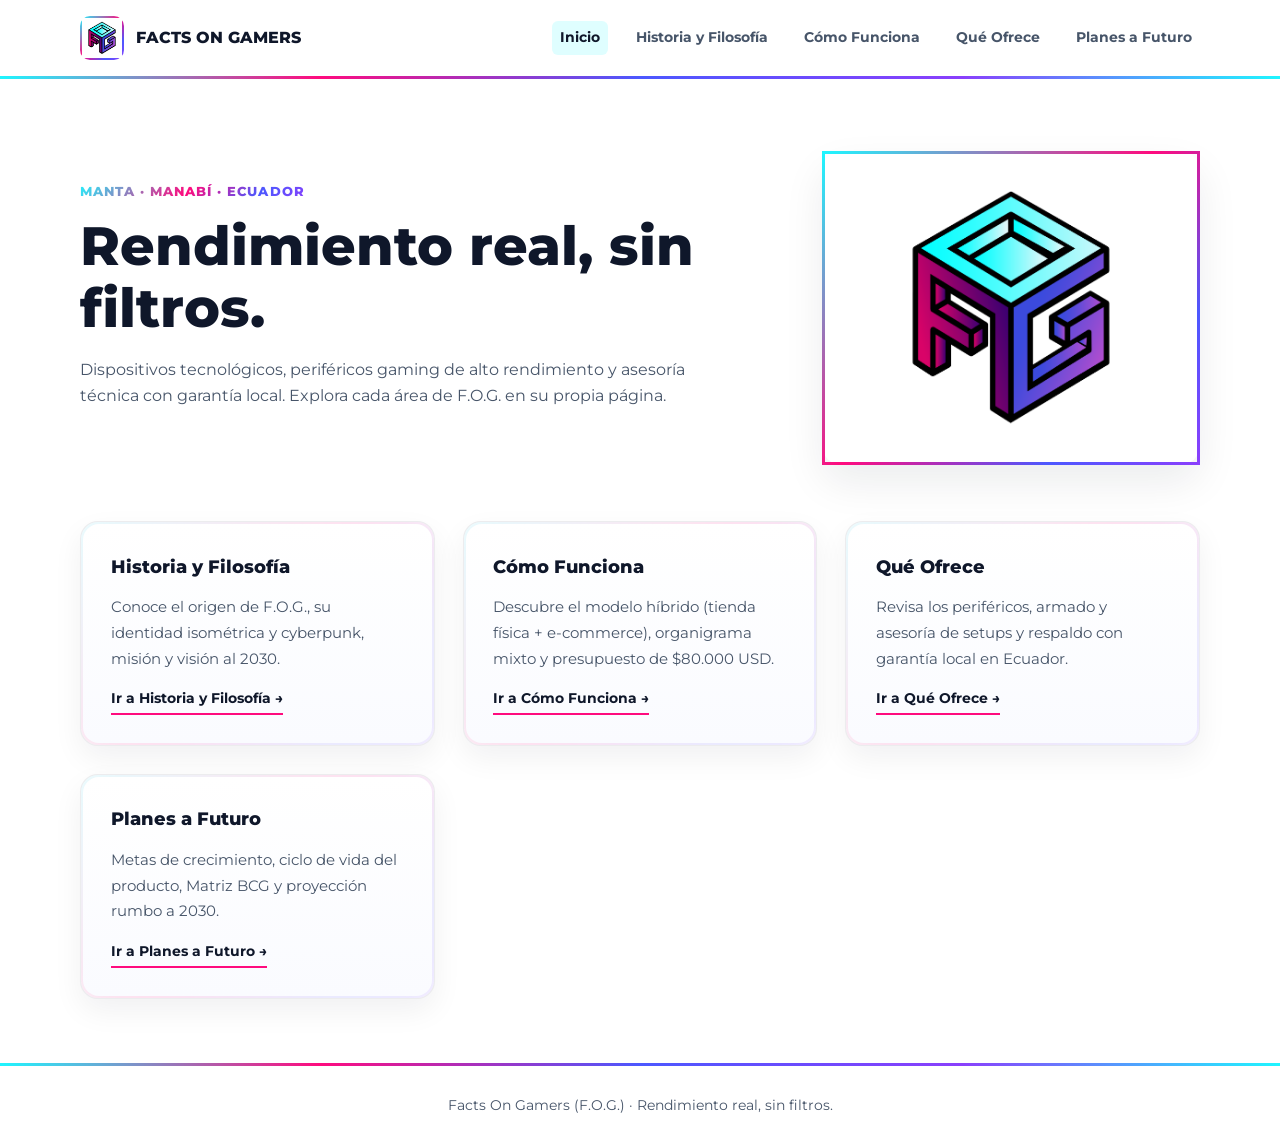
==== index.html @ 0725017f "Sitio web de Facts On Gamers (F.O.G)" ====
<!DOCTYPE html>
<html lang="es">
<head>
  <meta charset="UTF-8" />
  <meta name="viewport" content="width=device-width, initial-scale=1.0" />
  <title>Facts On Gamers (F.O.G.) | Rendimiento real, sin filtros</title>
  <link rel="preconnect" href="https://fonts.googleapis.com" />
  <link rel="preconnect" href="https://fonts.gstatic.com" crossorigin />
  <link href="https://fonts.googleapis.com/css2?family=Montserrat:wght@400;600;700;800&display=swap" rel="stylesheet" />
  <link rel="stylesheet" href="css/styles.css" />
</head>
<body>
  <header class="navbar">
    <div class="container nav-content">
      <a href="index.html" class="brand">
        <img src="images/logo.png" alt="Isotipo F.O.G." class="brand-logo" />
        <span>FACTS ON GAMERS</span>
      </a>
      <nav class="nav-links" aria-label="Navegación principal">
        <a href="index.html">Inicio</a>
        <a href="historia.html">Historia y Filosofía</a>
        <a href="operacion.html">Cómo Funciona</a>
        <a href="oferta.html">Qué Ofrece</a>
        <a href="futuro.html">Planes a Futuro</a>
      </nav>
    </div>
  </header>

  <main>
    <section class="hero-home">
      <div class="container hero-grid">
        <div>
          <span class="eyebrow">Manta · Manabí · Ecuador</span>
          <h1>Rendimiento real, sin filtros.</h1>
          <p class="lead">
            Dispositivos tecnológicos, periféricos gaming de alto rendimiento y asesoría técnica con garantía local. Explora cada área de F.O.G. en su propia página.
          </p>
        </div>
        <div class="logo-showcase">
          <img src="images/logo.png" alt="Cubo isométrico Facts On Gamers F.O.G." />
        </div>
      </div>
    </section>

    <section class="page-section">
      <div class="container grid-2">
        <article class="rgb-card">
          <h2>Historia y Filosofía</h2>
          <p>Conoce el origen de F.O.G., su identidad isométrica y cyberpunk, misión y visión al 2030.</p>
          <a href="historia.html" class="card-link">Ir a Historia y Filosofía →</a>
        </article>

        <article class="rgb-card">
          <h2>Cómo Funciona</h2>
          <p>Descubre el modelo híbrido (tienda física + e-commerce), organigrama mixto y presupuesto de $80.000 USD.</p>
          <a href="operacion.html" class="card-link">Ir a Cómo Funciona →</a>
        </article>

        <article class="rgb-card">
          <h2>Qué Ofrece</h2>
          <p>Revisa los periféricos, armado y asesoría de setups y respaldo con garantía local en Ecuador.</p>
          <a href="oferta.html" class="card-link">Ir a Qué Ofrece →</a>
        </article>

        <article class="rgb-card">
          <h2>Planes a Futuro</h2>
          <p>Metas de crecimiento, ciclo de vida del producto, Matriz BCG y proyección rumbo a 2030.</p>
          <a href="futuro.html" class="card-link">Ir a Planes a Futuro →</a>
        </article>
      </div>
    </section>
  </main>

  <footer class="footer">
    <div class="container">
      <p>Facts On Gamers (F.O.G.) · Rendimiento real, sin filtros.</p>
    </div>
  </footer>

  <script src="js/main.js"></script>
</body>
</html>
---- css/styles.css ----
:root {
  --bg-page: #ffffff;
  --bg-card: #f8fafc;
  --text-dark: #0f172a;
  --text-muted: #475569;
  --fog-cyan: #1ef6ff;
  --fog-magenta: #ff0b7e;
  --fog-blue: #4c58ff;
  --fog-purple: #8a3ffc;
  --fog-gradient: linear-gradient(135deg, #1ef6ff 0%, #ff0b7e 48%, #4c58ff 78%, #8a3ffc 100%);
  --fog-rgb-border: linear-gradient(90deg, #1ef6ff, #ff0b7e, #4c58ff, #8a3ffc, #1ef6ff);
}

* {
  box-sizing: border-box;
  margin: 0;
  padding: 0;
}

body {
  font-family: "Montserrat", sans-serif;
  background-color: var(--bg-page);
  color: var(--text-dark);
  line-height: 1.65;
  min-height: 100vh;
  display: flex;
  flex-direction: column;
}

main {
  flex: 1;
  animation: fadePage 0.25s ease;
}

@keyframes fadePage {
  from {
    opacity: 0;
    transform: translateY(6px);
  }
  to {
    opacity: 1;
    transform: translateY(0);
  }
}

.container {
  width: min(1120px, 90%);
  margin: 0 auto;
}

/* Barra superior con borde degradado */
.navbar {
  position: sticky;
  top: 0;
  z-index: 20;
  background: rgba(255, 255, 255, 0.94);
  backdrop-filter: blur(10px);
  border-bottom: 3px solid transparent;
  border-image: var(--fog-rgb-border) 1;
}

.nav-content {
  display: flex;
  justify-content: space-between;
  align-items: center;
  min-height: 76px;
  gap: 1rem;
  flex-wrap: wrap;
}

.brand {
  display: flex;
  align-items: center;
  gap: 0.75rem;
  text-decoration: none;
  color: var(--text-dark);
  font-weight: 800;
}

.brand-logo {
  width: 44px;
  height: 44px;
  object-fit: contain;
  border-radius: 10px;
  background: var(--bg-page);
  padding: 2px;
  border: 2px solid transparent;
  border-image: var(--fog-gradient) 1;
}

.nav-links {
  display: flex;
  gap: 1.25rem;
  flex-wrap: wrap;
}

.nav-links a {
  color: var(--text-muted);
  text-decoration: none;
  font-size: 0.88rem;
  font-weight: 700;
  padding: 0.35rem 0.5rem;
  border-radius: 6px;
  transition: color 0.2s ease, background 0.2s ease;
}

.nav-links a:hover,
.nav-links a.active {
  color: var(--text-dark);
  background: rgba(30, 246, 255, 0.14);
}

/* Tarjetas con borde RGB / degradado del logo */
.rgb-card {
  position: relative;
  background: #ffffff;
  border-radius: 18px;
  padding: 1.85rem;
  border: 1px solid rgba(15, 23, 42, 0.08);
  box-shadow: 0 12px 30px rgba(15, 23, 42, 0.06);
  overflow: hidden;
  z-index: 1;
  transition: transform 0.25s ease, box-shadow 0.25s ease;
}

/* Halo degradado difuminado y suave */
.rgb-card::before {
  content: "";
  position: absolute;
  inset: -14px;
  border-radius: 26px;
  background: var(--fog-gradient);
  filter: blur(22px);
  opacity: 0.16;
  z-index: -2;
  transition: opacity 0.25s ease, filter 0.25s ease;
}

/* Manto blanco interior para garantizar alto contraste en el texto */
.rgb-card::after {
  content: "";
  position: absolute;
  inset: 2px;
  border-radius: 16px;
  background: linear-gradient(180deg, #ffffff 0%, #fafbff 100%);
  z-index: -1;
}

.rgb-card:hover {
  transform: translateY(-3px);
  box-shadow: 0 16px 34px rgba(76, 88, 255, 0.12);
}

.rgb-card:hover::before {
  opacity: 0.28;
  filter: blur(24px);
}

.rgb-card h3,
.rgb-card h2 {
  color: #0f172a;
  font-weight: 800;
  margin-bottom: 0.75rem;
}

.rgb-card p,
.rgb-card li {
  color: #334155;
  font-size: 0.95rem;
  line-height: 1.7;
}

/* Portada (index.html) */
.hero-home {
  padding: 4.5rem 0 3.5rem;
}

.hero-grid {
  display: grid;
  grid-template-columns: 1.3fr 0.7fr;
  gap: 2.5rem;
  align-items: center;
}

.eyebrow {
  display: inline-block;
  font-size: 0.8rem;
  font-weight: 800;
  text-transform: uppercase;
  letter-spacing: 0.08em;
  margin-bottom: 0.8rem;
  background: var(--fog-gradient);
  -webkit-background-clip: text;
  background-clip: text;
  color: transparent;
}

h1 {
  font-size: clamp(2.1rem, 4.5vw, 3.35rem);
  line-height: 1.15;
  font-weight: 800;
  margin-bottom: 1.15rem;
}

.lead {
  color: var(--text-muted);
  font-size: 1rem;
  max-width: 58ch;
  margin-bottom: 1.75rem;
}

.logo-showcase {
  background: var(--bg-page);
  border-radius: 20px;
  padding: 1.5rem;
  text-align: center;
  border: 3px solid transparent;
  border-image: var(--fog-gradient) 1;
  box-shadow: 0 18px 40px rgba(15, 23, 42, 0.08);
  color: var(--text-muted);
}

.logo-showcase img {
  width: 100%;
  max-width: 260px;
  height: auto;
  display: block;
  margin: 0 auto;
  border-radius: 12px;
}

/* Páginas internas */
.page-header {
  padding: 3.5rem 0 2rem;
  border-bottom: 2px solid transparent;
  border-image: var(--fog-rgb-border) 1;
  margin-bottom: 2.5rem;
}

.page-section {
  padding-bottom: 4rem;
}

.grid-2 {
  display: grid;
  grid-template-columns: repeat(auto-fit, minmax(300px, 1fr));
  gap: 1.75rem;
}

.grid-3 {
  display: grid;
  grid-template-columns: repeat(auto-fit, minmax(260px, 1fr));
  gap: 1.75rem;
}

.card-link {
  display: inline-block;
  margin-top: 1rem;
  font-weight: 700;
  font-size: 0.9rem;
  text-decoration: none;
  color: var(--text-dark);
  border-bottom: 2px solid #ff0b7e;
  padding-bottom: 2px;
}

.card-link:hover {
  color: #4c58ff;
  border-bottom-color: #1ef6ff;
}

.rgb-card h2,
.rgb-card h3 {
  margin-bottom: 0.75rem;
  font-size: 1.15rem;
}

.rgb-card p,
.rgb-card li {
  color: var(--text-muted);
  font-size: 0.95rem;
}

.rgb-card ul {
  padding-left: 1.2rem;
  margin-top: 0.5rem;
}

.footer {
  background: var(--bg-page);
  border-top: 3px solid transparent;
  border-image: var(--fog-rgb-border) 1;
  padding: 1.75rem 0;
  text-align: center;
  color: var(--text-muted);
  font-size: 0.88rem;
}

@media (max-width: 820px) {
  .hero-grid {
    grid-template-columns: 1fr;
  }
}
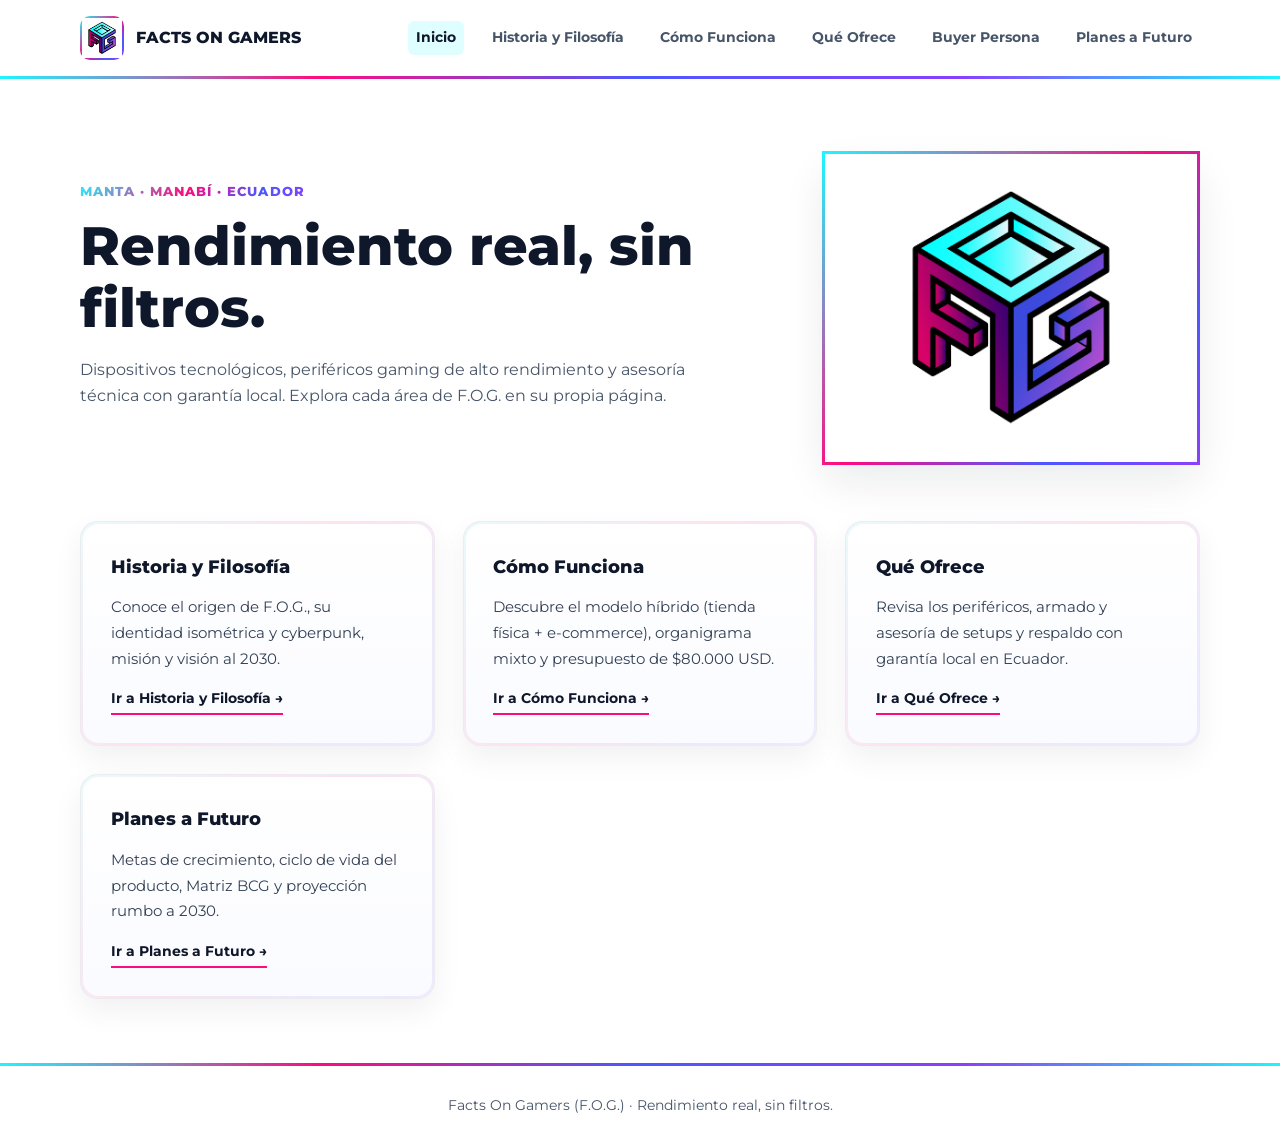
==== commit 32592477: "Agrega pestana y pagina Buyer Persona en estado Proximamente, agrega desglose de marca" ====
--- a/index.html
+++ b/index.html
@@ -21,6 +21,7 @@
         <a href="historia.html">Historia y Filosofía</a>
         <a href="operacion.html">Cómo Funciona</a>
         <a href="oferta.html">Qué Ofrece</a>
+        <a href="buyer-persona.html">Buyer Persona</a>
         <a href="futuro.html">Planes a Futuro</a>
       </nav>
     </div>
--- a/css/styles.css
+++ b/css/styles.css
@@ -156,10 +156,11 @@
   filter: blur(24px);
 }
 
-.rgb-card h3,
-.rgb-card h2 {
-  color: #0f172a;
+.rgb-card h2,
+.rgb-card h3 {
+  color: var(--text-dark);
   font-weight: 800;
+  font-size: 1.15rem;
   margin-bottom: 0.75rem;
 }
 
@@ -168,6 +169,11 @@
   color: #334155;
   font-size: 0.95rem;
   line-height: 1.7;
+}
+
+.rgb-card ul {
+  padding-left: 1.2rem;
+  margin-top: 0.5rem;
 }
 
 /* Portada (index.html) */
@@ -241,6 +247,21 @@
   padding-bottom: 4rem;
 }
 
+.section-intro {
+  margin-bottom: 1.5rem;
+}
+
+.section-intro h2 {
+  font-size: 1.65rem;
+  font-weight: 800;
+  color: var(--text-dark);
+  margin-bottom: 0.45rem;
+}
+
+.section-intro .lead {
+  margin-bottom: 0;
+}
+
 .grid-2 {
   display: grid;
   grid-template-columns: repeat(auto-fit, minmax(300px, 1fr));
@@ -267,23 +288,6 @@
 .card-link:hover {
   color: #4c58ff;
   border-bottom-color: #1ef6ff;
-}
-
-.rgb-card h2,
-.rgb-card h3 {
-  margin-bottom: 0.75rem;
-  font-size: 1.15rem;
-}
-
-.rgb-card p,
-.rgb-card li {
-  color: var(--text-muted);
-  font-size: 0.95rem;
-}
-
-.rgb-card ul {
-  padding-left: 1.2rem;
-  margin-top: 0.5rem;
 }
 
 .footer {
@@ -296,8 +300,248 @@
   font-size: 0.88rem;
 }
 
+/* Cabecera dividida con imagen horizontal a la derecha */
+.header-split {
+  display: grid;
+  grid-template-columns: 1.05fr 0.95fr;
+  gap: 2.25rem;
+  align-items: center;
+}
+
+.header-split .lead {
+  margin-bottom: 0;
+}
+
+.header-banner-box {
+  position: relative;
+  border-radius: 18px;
+  overflow: hidden;
+  border: 2px solid transparent;
+  background: linear-gradient(var(--bg-page), var(--bg-page)) padding-box,
+              var(--fog-gradient) border-box;
+  box-shadow: 0 14px 32px rgba(15, 23, 42, 0.1);
+}
+
+.header-banner-box img {
+  width: 100%;
+  aspect-ratio: 16 / 9;
+  object-fit: cover;
+  object-position: center 42%;
+  display: block;
+}
+
+/* Filas combinadas de tarjeta + imagen */
+.split-stack {
+  display: flex;
+  flex-direction: column;
+  gap: 2.25rem;
+}
+
+.split-row {
+  display: grid;
+  grid-template-columns: 1.15fr 0.85fr;
+  gap: 2rem;
+  align-items: stretch;
+}
+
+.split-row-reverse {
+  grid-template-columns: 0.85fr 1.15fr;
+}
+
+.split-row .rgb-card {
+  display: flex;
+  flex-direction: column;
+  justify-content: center;
+}
+
+.split-media {
+  border-radius: 18px;
+  overflow: hidden;
+  border: 2px solid transparent;
+  background: linear-gradient(var(--bg-page), var(--bg-page)) padding-box,
+              var(--fog-gradient) border-box;
+  box-shadow: 0 12px 30px rgba(15, 23, 42, 0.08);
+  min-height: 250px;
+}
+
+.split-media img {
+  width: 100%;
+  height: 100%;
+  object-fit: cover;
+  display: block;
+  transition: transform 0.3s ease;
+}
+
+.split-media:hover img {
+  transform: scale(1.03);
+}
+
+/* Galería compacta y elegante para Qué Ofrece */
+.mini-gallery {
+  display: grid;
+  grid-template-columns: repeat(auto-fit, minmax(185px, 1fr));
+  gap: 1.15rem;
+}
+
+.mini-item {
+  background: var(--bg-card);
+  border: 1px solid rgba(15, 23, 42, 0.08);
+  border-radius: 14px;
+  padding: 0.65rem;
+  box-shadow: 0 8px 22px rgba(15, 23, 42, 0.05);
+  overflow: hidden;
+  cursor: zoom-in;
+  transition: transform 0.25s ease, box-shadow 0.25s ease, border-color 0.25s ease;
+}
+
+.mini-item:hover,
+.mini-item:focus-within {
+  transform: translateY(-3px);
+  border-color: rgba(76, 88, 255, 0.35);
+  box-shadow: 0 12px 26px rgba(76, 88, 255, 0.12);
+}
+
+.mini-item img {
+  width: 100%;
+  height: 155px;
+  object-fit: cover;
+  border-radius: 10px;
+  display: block;
+  transform: scale(1);
+  transition: transform 0.38s cubic-bezier(0.22, 1, 0.36, 1);
+  will-change: transform;
+}
+
+.mini-item:hover img,
+.mini-item:focus-within img {
+  transform: scale(1.1);
+}
+
+.mini-item figcaption {
+  margin-top: 0.6rem;
+  font-size: 0.84rem;
+  font-weight: 700;
+  color: var(--text-dark);
+  text-align: center;
+}
+
+/* Desglose de marca compacta con zoom en historia.html */
+.brand-breakdown-grid {
+  display: grid;
+  grid-template-columns: repeat(auto-fit, minmax(300px, 1fr));
+  gap: 1.5rem;
+}
+
+.brand-spec-card {
+  display: flex;
+  flex-direction: column;
+  gap: 0.85rem;
+}
+
+.brand-lockup-pair,
+.brand-palette-pair {
+  display: grid;
+  grid-template-columns: repeat(2, minmax(0, 1fr));
+  gap: 0.75rem;
+}
+
+.brand-asset-box {
+  background: var(--bg-page);
+  border: 1px solid rgba(15, 23, 42, 0.08);
+  border-radius: 12px;
+  padding: 0.55rem;
+  display: flex;
+  flex-direction: column;
+  align-items: center;
+  justify-content: space-between;
+  overflow: hidden;
+  cursor: zoom-in;
+  transition: transform 0.25s ease, box-shadow 0.25s ease, border-color 0.25s ease;
+}
+
+.brand-asset-box:hover,
+.brand-asset-box:focus-within {
+  transform: translateY(-2px);
+  border-color: rgba(76, 88, 255, 0.35);
+  box-shadow: 0 10px 24px rgba(76, 88, 255, 0.12);
+}
+
+.brand-asset-box img {
+  width: 100%;
+  max-width: 150px;
+  height: 105px;
+  object-fit: contain;
+  border-radius: 8px;
+  display: block;
+  transform: scale(1);
+  transition: transform 0.38s cubic-bezier(0.22, 1, 0.36, 1);
+  will-change: transform;
+}
+
+.brand-asset-wide img {
+  max-width: 100%;
+  height: 115px;
+  object-fit: cover;
+}
+
+.brand-asset-box:hover img,
+.brand-asset-box:focus-within img {
+  transform: scale(1.16);
+}
+
+.brand-asset-box figcaption {
+  margin-top: 0.45rem;
+  font-size: 0.78rem;
+  font-weight: 700;
+  color: var(--text-dark);
+  text-align: center;
+}
+
+.typo-sample {
+  margin-top: auto;
+  padding: 0.75rem 0.9rem;
+  border-radius: 12px;
+  background: var(--bg-page);
+  border: 1px solid rgba(15, 23, 42, 0.08);
+}
+
+.typo-label {
+  display: block;
+  font-size: 0.74rem;
+  font-weight: 700;
+  color: var(--text-muted);
+  margin-bottom: 0.2rem;
+}
+
+.typo-display {
+  font-family: "Montserrat", sans-serif;
+  font-weight: 900;
+  font-size: clamp(1rem, 2vw, 1.35rem);
+  letter-spacing: 0.03em;
+  color: #2c323b !important;
+  line-height: 1.2 !important;
+}
+
 @media (max-width: 820px) {
-  .hero-grid {
+  .hero-grid,
+  .header-split,
+  .split-row,
+  .split-row-reverse {
     grid-template-columns: 1fr;
   }
+
+  .split-row-reverse .split-media {
+    order: 2;
+  }
+}
+
+@media (max-width: 540px) {
+  .brand-lockup-pair,
+  .brand-palette-pair {
+    grid-template-columns: 1fr;
+  }
+
+  .brand-asset-box img {
+    max-width: 100%;
+  }
 }
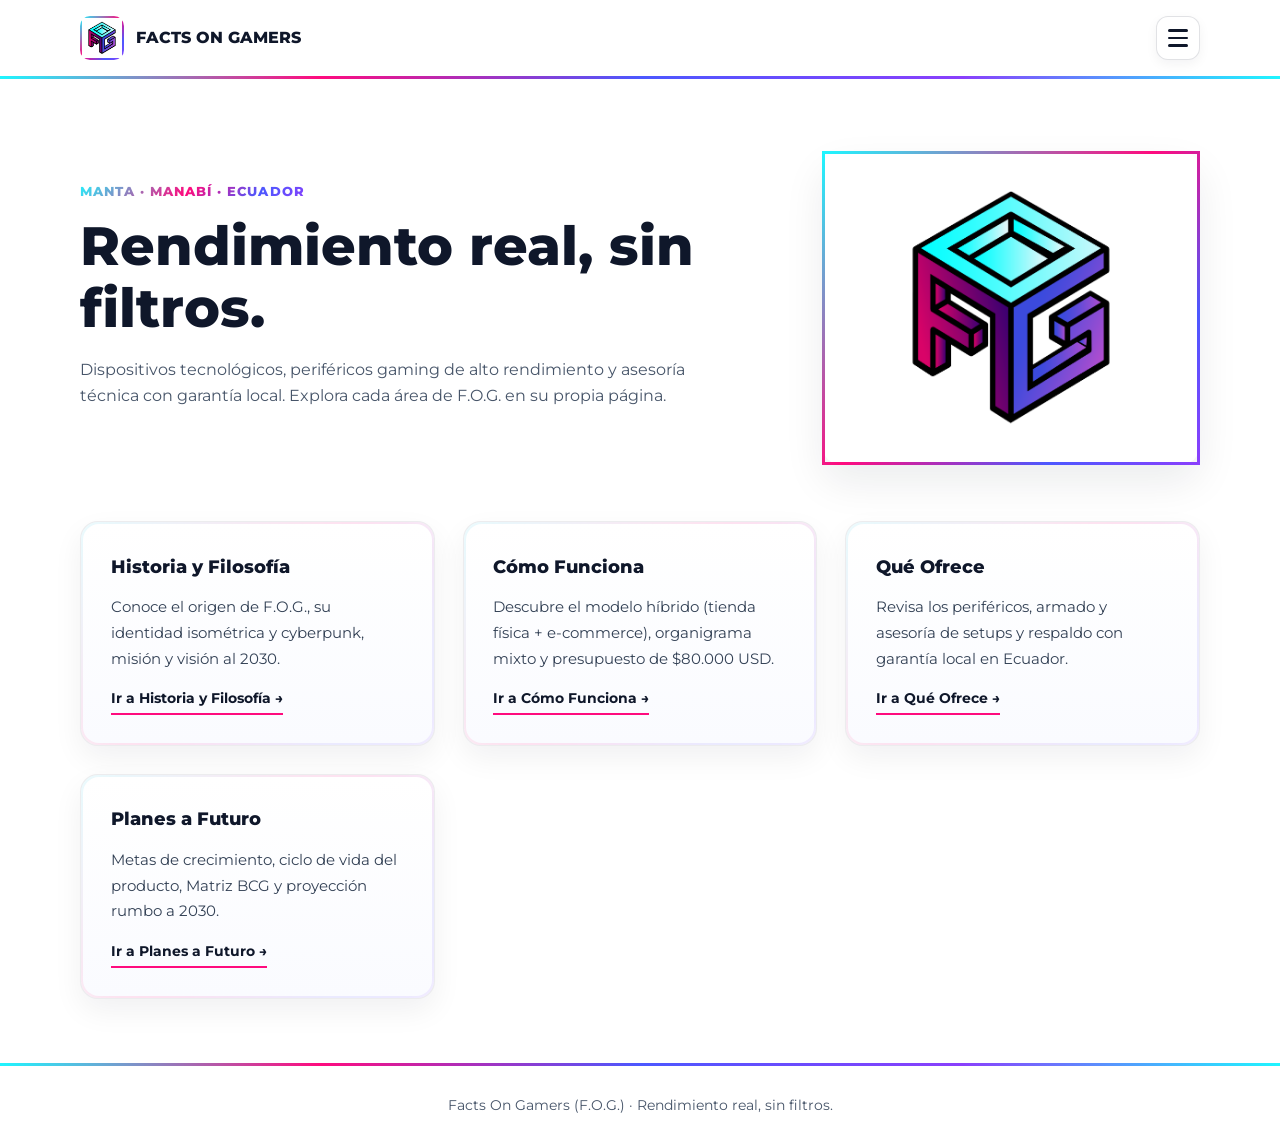
==== commit bcb9c440: "Integra visor ampliado al hacer clic en identidad corporativa y de la hamburguesa" ====
--- a/index.html
+++ b/index.html
@@ -10,13 +10,27 @@
   <link rel="stylesheet" href="css/styles.css" />
 </head>
 <body>
-  <header class="navbar">
+<header class="navbar">
     <div class="container nav-content">
       <a href="index.html" class="brand">
         <img src="images/logo.png" alt="Isotipo F.O.G." class="brand-logo" />
         <span>FACTS ON GAMERS</span>
       </a>
-      <nav class="nav-links" aria-label="Navegación principal">
+
+      <button
+        class="menu-toggle"
+        id="menuToggle"
+        type="button"
+        aria-label="Abrir menú de navegación"
+        aria-expanded="false"
+        aria-controls="navDrawer"
+      >
+        <span class="bar"></span>
+        <span class="bar"></span>
+        <span class="bar"></span>
+      </button>
+
+      <nav class="nav-links" id="navDrawer" aria-label="Navegación principal">
         <a href="index.html">Inicio</a>
         <a href="historia.html">Historia y Filosofía</a>
         <a href="operacion.html">Cómo Funciona</a>
--- a/css/styles.css
+++ b/css/styles.css
@@ -60,6 +60,7 @@
 }
 
 .nav-content {
+  position: relative;
   display: flex;
   justify-content: space-between;
   align-items: center;
@@ -88,26 +89,98 @@
   border-image: var(--fog-gradient) 1;
 }
 
+/* Botón hamburguesa de 3 líneas */
+.menu-toggle {
+  width: 44px;
+  height: 44px;
+  border-radius: 12px;
+  border: 1px solid rgba(15, 23, 42, 0.12);
+  background: var(--bg-page);
+  display: inline-flex;
+  flex-direction: column;
+  justify-content: center;
+  align-items: center;
+  gap: 5px;
+  cursor: pointer;
+  box-shadow: 0 4px 12px rgba(15, 23, 42, 0.05);
+  transition: border-color 0.2s ease, box-shadow 0.2s ease, transform 0.2s ease;
+}
+
+.menu-toggle:hover {
+  border-color: rgba(76, 88, 255, 0.45);
+  box-shadow: 0 6px 16px rgba(76, 88, 255, 0.14);
+}
+
+.menu-toggle .bar {
+  width: 20px;
+  height: 2.5px;
+  border-radius: 999px;
+  background: var(--text-dark);
+  transition: transform 0.25s ease, opacity 0.2s ease, background 0.2s ease;
+}
+
+/* Animación a X cuando está abierto */
+.menu-toggle.is-open .bar:nth-child(1) {
+  transform: translateY(7.5px) rotate(45deg);
+  background: #ff0b7e;
+}
+
+.menu-toggle.is-open .bar:nth-child(2) {
+  opacity: 0;
+}
+
+.menu-toggle.is-open .bar:nth-child(3) {
+  transform: translateY(-7.5px) rotate(-45deg);
+  background: #4c58ff;
+}
+
+/* Menú desplegable flotante */
 .nav-links {
-  display: flex;
-  gap: 1.25rem;
-  flex-wrap: wrap;
+  position: absolute;
+  top: calc(100% + 10px);
+  right: 0;
+  width: min(280px, 90vw);
+  background: rgba(255, 255, 255, 0.97);
+  backdrop-filter: blur(14px);
+  border-radius: 16px;
+  padding: 0.65rem;
+  border: 1px solid rgba(15, 23, 42, 0.08);
+  box-shadow: 0 18px 40px rgba(15, 23, 42, 0.14);
+  display: flex;
+  flex-direction: column;
+  gap: 0.3rem;
+  opacity: 0;
+  visibility: hidden;
+  transform: translateY(-8px) scale(0.98);
+  transition: opacity 0.22s ease, transform 0.22s ease, visibility 0.22s ease;
+  z-index: 30;
+}
+
+.nav-links.is-open {
+  opacity: 1;
+  visibility: visible;
+  transform: translateY(0) scale(1);
 }
 
 .nav-links a {
   color: var(--text-muted);
   text-decoration: none;
-  font-size: 0.88rem;
+  font-size: 0.92rem;
   font-weight: 700;
-  padding: 0.35rem 0.5rem;
-  border-radius: 6px;
-  transition: color 0.2s ease, background 0.2s ease;
+  padding: 0.65rem 0.9rem;
+  border-radius: 10px;
+  transition: color 0.2s ease, background 0.2s ease, padding-left 0.2s ease;
 }
 
 .nav-links a:hover,
 .nav-links a.active {
   color: var(--text-dark);
-  background: rgba(30, 246, 255, 0.14);
+  background: linear-gradient(
+    90deg,
+    rgba(30, 246, 255, 0.16) 0%,
+    rgba(76, 88, 255, 0.1) 100%
+  );
+  padding-left: 1.1rem;
 }
 
 /* Tarjetas con borde RGB / degradado del logo */
@@ -478,10 +551,15 @@
   will-change: transform;
 }
 
+.brand-asset-wide {
+  width: 100%;
+}
+
 .brand-asset-wide img {
   max-width: 100%;
-  height: 115px;
-  object-fit: cover;
+  height: 135px;
+  object-fit: contain;
+  background: #ffffff;
 }
 
 .brand-asset-box:hover img,
@@ -522,6 +600,72 @@
   line-height: 1.2 !important;
 }
 
+/* Apartado Buyer Persona - Próximamente */
+.buyer-coming-card {
+  display: flex;
+  flex-direction: column;
+  gap: 1rem;
+}
+
+.buyer-coming-header {
+  display: flex;
+  align-items: center;
+  gap: 0.75rem;
+  flex-wrap: wrap;
+}
+
+.buyer-coming-header h3 {
+  margin-bottom: 0;
+}
+
+.coming-badge {
+  display: inline-flex;
+  align-items: center;
+  padding: 0.3rem 0.8rem;
+  border-radius: 999px;
+  font-size: 0.74rem;
+  font-weight: 800;
+  text-transform: uppercase;
+  letter-spacing: 0.08em;
+  color: var(--text-dark);
+  background: linear-gradient(
+    135deg,
+    rgba(30, 246, 255, 0.24) 0%,
+    rgba(255, 11, 126, 0.18) 50%,
+    rgba(76, 88, 255, 0.22) 100%
+  );
+  border: 1px solid rgba(76, 88, 255, 0.32);
+  box-shadow: 0 4px 14px rgba(76, 88, 255, 0.12);
+}
+
+.buyer-placeholders {
+  display: grid;
+  grid-template-columns: repeat(auto-fit, minmax(220px, 1fr));
+  gap: 1rem;
+  margin-top: 0.25rem;
+}
+
+.buyer-slot {
+  background: var(--bg-page);
+  border: 1px dashed rgba(76, 88, 255, 0.28);
+  border-radius: 12px;
+  padding: 0.95rem 1rem;
+}
+
+.buyer-slot-tag {
+  display: block;
+  font-size: 0.78rem;
+  font-weight: 800;
+  color: var(--text-dark);
+  margin-bottom: 0.25rem;
+}
+
+.buyer-slot p {
+  font-size: 0.88rem !important;
+  color: var(--text-muted) !important;
+  line-height: 1.55 !important;
+}
+
 @media (max-width: 820px) {
   .hero-grid,
   .header-split,
@@ -544,4 +688,170 @@
   .brand-asset-box img {
     max-width: 100%;
   }
+}/* Tarjetas individuales de Identidad Corporativa + Lightbox */
+.brand-cards-grid {
+  display: grid;
+  grid-template-columns: repeat(auto-fit, minmax(290px, 1fr));
+  gap: 1.5rem;
+}
+
+.brand-detail-card {
+  display: flex;
+  flex-direction: column;
+}
+
+.brand-zoom-trigger {
+  width: 100%;
+  height: 175px;
+  padding: 0.9rem;
+  margin-bottom: 1.1rem;
+  border-radius: 12px;
+  border: 1px solid rgba(15, 23, 42, 0.08);
+  background: #ffffff;
+  display: flex;
+  align-items: center;
+  justify-content: center;
+  cursor: zoom-in;
+  overflow: hidden;
+  transition: border-color 0.22s ease, box-shadow 0.22s ease, transform 0.22s ease;
+}
+
+.brand-zoom-trigger:hover {
+  border-color: rgba(76, 88, 255, 0.4);
+  box-shadow: 0 10px 24px rgba(76, 88, 255, 0.12);
+}
+
+.brand-zoom-trigger img {
+  max-width: 100%;
+  max-height: 100%;
+  width: auto;
+  height: auto;
+  object-fit: contain;
+  display: block;
+  transition: transform 0.32s cubic-bezier(0.22, 1, 0.36, 1);
+}
+
+.brand-zoom-trigger:hover img {
+  transform: scale(1.08);
+}
+
+.typo-feature-card {
+  justify-content: space-between;
+}
+
+.typo-box-preview {
+  height: 175px;
+  padding: 1rem;
+  margin-bottom: 1.1rem;
+  border-radius: 12px;
+  border: 1px solid rgba(15, 23, 42, 0.08);
+  background: linear-gradient(180deg, #f8fafc 0%, #ffffff 100%);
+  display: flex;
+  flex-direction: column;
+  align-items: center;
+  justify-content: center;
+  text-align: center;
+  gap: 0.35rem;
+}
+
+.typo-chip {
+  font-size: 0.72rem;
+  font-weight: 800;
+  text-transform: uppercase;
+  letter-spacing: 0.08em;
+  color: #4c58ff;
+}
+
+.typo-showcase-black {
+  font-family: "Montserrat", sans-serif;
+  font-weight: 900;
+  font-size: clamp(1.15rem, 2.2vw, 1.55rem);
+  color: #2c323b !important;
+  line-height: 1.15 !important;
+  margin-bottom: 0 !important;
+}
+
+.typo-meta {
+  font-size: 0.78rem;
+  font-weight: 600;
+  color: var(--text-muted);
+}
+
+/* Modal ampliado al hacer clic */
+.brand-lightbox {
+  position: fixed;
+  inset: 0;
+  z-index: 60;
+  display: none;
+  align-items: center;
+  justify-content: center;
+  padding: 1.5rem;
+}
+
+.brand-lightbox.is-open {
+  display: flex;
+}
+
+.brand-lightbox-backdrop {
+  position: fixed;
+  inset: 0;
+  background: rgba(15, 23, 42, 0.72);
+  backdrop-filter: blur(6px);
+}
+
+.brand-lightbox-panel {
+  position: relative;
+  z-index: 2;
+  width: min(760px, 100%);
+  max-height: 90vh;
+  overflow-y: auto;
+  background: #ffffff;
+  border-radius: 20px;
+  padding: 1.5rem;
+  box-shadow: 0 24px 60px rgba(15, 23, 42, 0.35);
+  animation: fadePage 0.2s ease;
+}
+
+.brand-lightbox-close {
+  position: absolute;
+  top: 1rem;
+  right: 1rem;
+  width: 38px;
+  height: 38px;
+  border-radius: 999px;
+  border: 1px solid rgba(15, 23, 42, 0.12);
+  background: #f8fafc;
+  color: var(--text-dark);
+  font-size: 1rem;
+  font-weight: 800;
+  cursor: pointer;
+}
+
+.brand-lightbox-close:hover {
+  background: rgba(255, 11, 126, 0.12);
+  color: #ff0b7e;
+}
+
+.brand-lightbox-panel img {
+  width: 100%;
+  max-height: 440px;
+  object-fit: contain;
+  background: #f8fafc;
+  border-radius: 14px;
+  padding: 1rem;
+  margin-bottom: 1rem;
+  display: block;
+}
+
+.brand-lightbox-caption h3 {
+  font-size: 1.2rem;
+  font-weight: 800;
+  color: var(--text-dark);
+  margin-bottom: 0.4rem;
+}
+
+.brand-lightbox-caption p {
+  color: var(--text-muted);
+  font-size: 0.95rem;
+  line-height: 1.6;
 }
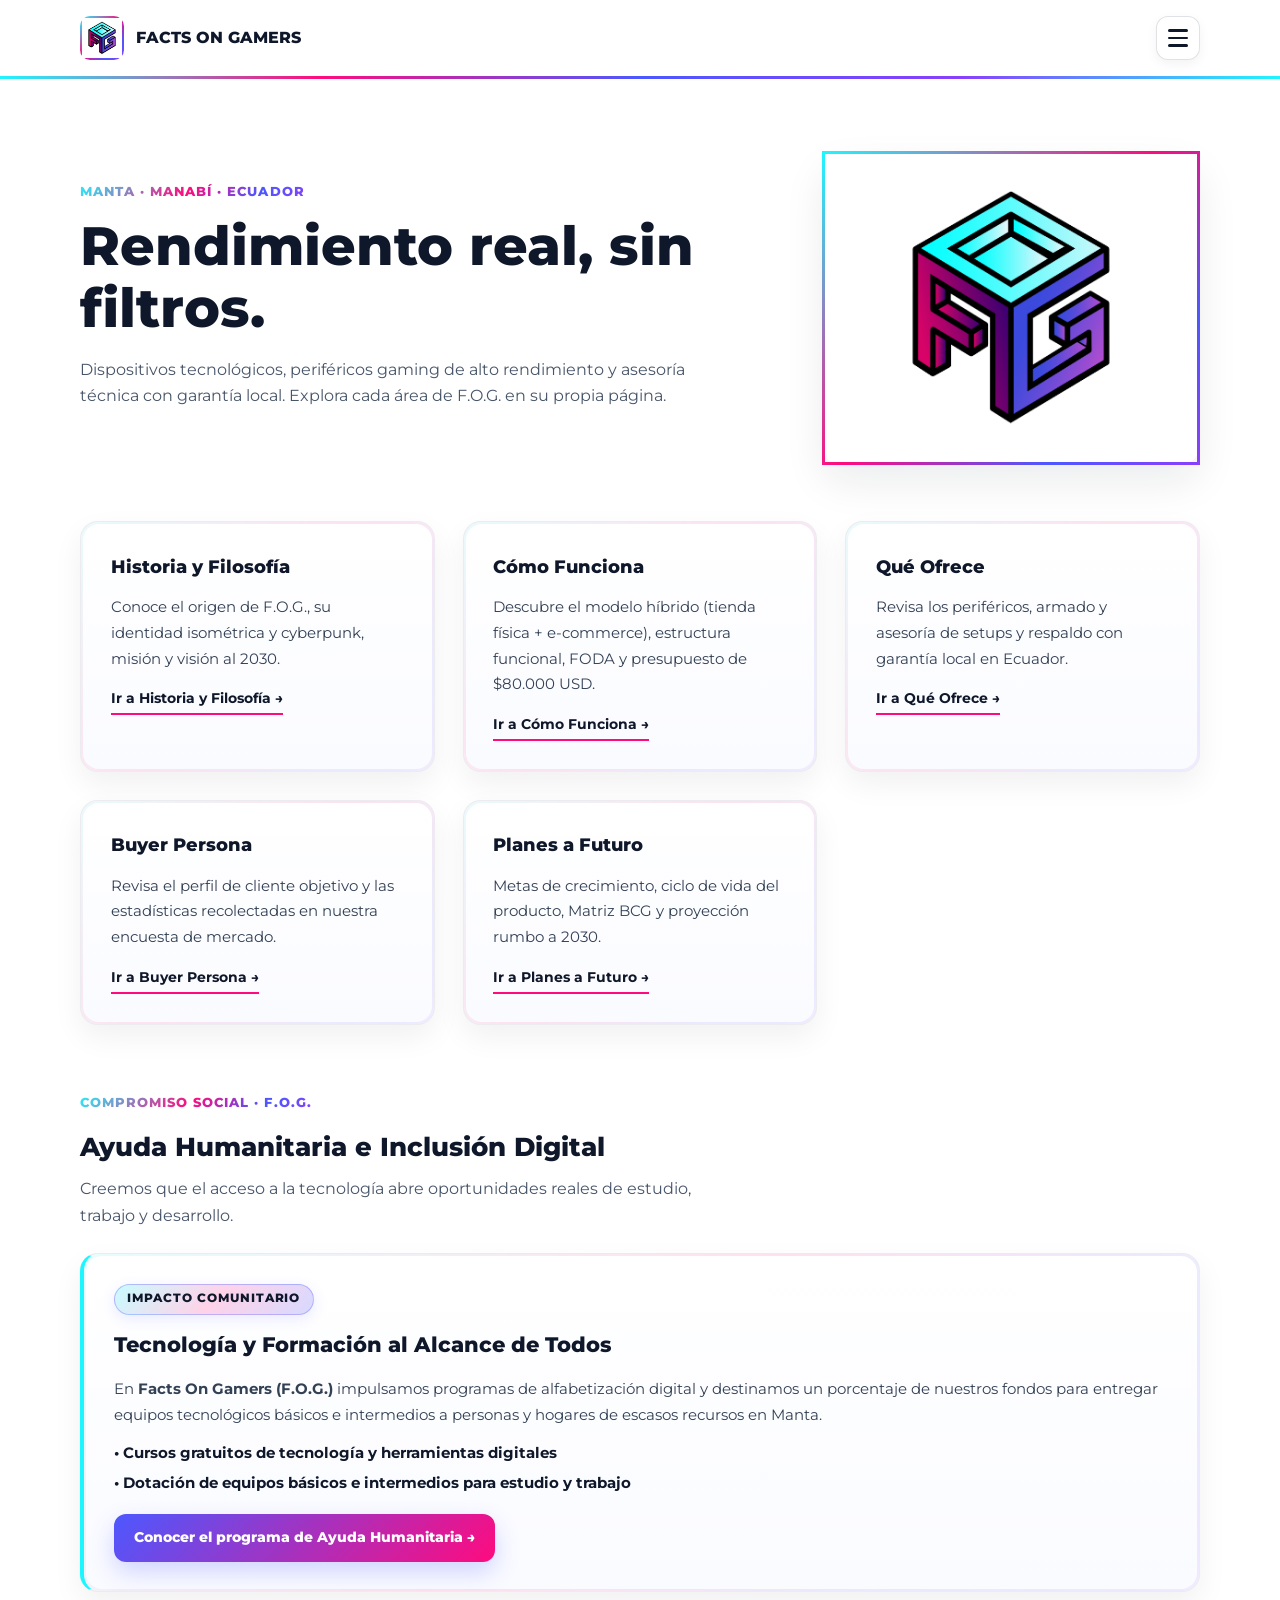
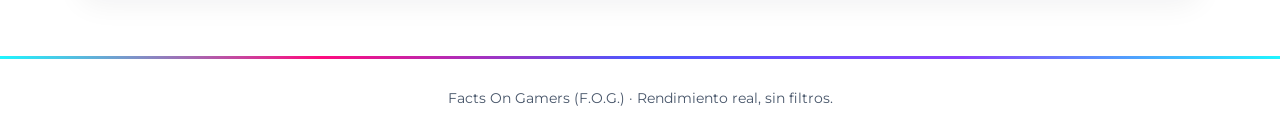
==== commit b025ad5b: "version corregida y actualizada de la pag" ====
--- a/index.html
+++ b/index.html
@@ -6,11 +6,11 @@
   <title>Facts On Gamers (F.O.G.) | Rendimiento real, sin filtros</title>
   <link rel="preconnect" href="https://fonts.googleapis.com" />
   <link rel="preconnect" href="https://fonts.gstatic.com" crossorigin />
-  <link href="https://fonts.googleapis.com/css2?family=Montserrat:wght@400;600;700;800&display=swap" rel="stylesheet" />
+  <link href="https://fonts.googleapis.com/css2?family=Montserrat:wght@400;600;700;800;900&display=swap" rel="stylesheet" />
   <link rel="stylesheet" href="css/styles.css" />
 </head>
 <body>
-<header class="navbar">
+  <header class="navbar">
     <div class="container nav-content">
       <a href="index.html" class="brand">
         <img src="images/logo.png" alt="Isotipo F.O.G." class="brand-logo" />
@@ -36,6 +36,7 @@
         <a href="operacion.html">Cómo Funciona</a>
         <a href="oferta.html">Qué Ofrece</a>
         <a href="buyer-persona.html">Buyer Persona</a>
+        <a href="ayuda-humanitaria.html">Ayuda Humanitaria</a>
         <a href="futuro.html">Planes a Futuro</a>
       </nav>
     </div>
@@ -67,7 +68,7 @@
 
         <article class="rgb-card">
           <h2>Cómo Funciona</h2>
-          <p>Descubre el modelo híbrido (tienda física + e-commerce), organigrama mixto y presupuesto de $80.000 USD.</p>
+          <p>Descubre el modelo híbrido (tienda física + e-commerce), estructura funcional, FODA y presupuesto de $80.000 USD.</p>
           <a href="operacion.html" class="card-link">Ir a Cómo Funciona →</a>
         </article>
 
@@ -78,9 +79,38 @@
         </article>
 
         <article class="rgb-card">
+          <h2>Buyer Persona</h2>
+          <p>Revisa el perfil de cliente objetivo y las estadísticas recolectadas en nuestra encuesta de mercado.</p>
+          <a href="buyer-persona.html" class="card-link">Ir a Buyer Persona →</a>
+        </article>
+
+        <article class="rgb-card">
           <h2>Planes a Futuro</h2>
           <p>Metas de crecimiento, ciclo de vida del producto, Matriz BCG y proyección rumbo a 2030.</p>
           <a href="futuro.html" class="card-link">Ir a Planes a Futuro →</a>
+        </article>
+      </div>
+    </section>
+
+    <section class="page-section">
+      <div class="container">
+        <div class="section-intro">
+          <span class="eyebrow">Compromiso Social · F.O.G.</span>
+          <h2>Ayuda Humanitaria e Inclusión Digital</h2>
+          <p class="lead">Creemos que el acceso a la tecnología abre oportunidades reales de estudio, trabajo y desarrollo.</p>
+        </div>
+
+        <article class="rgb-card humanitarian-banner-card">
+          <div class="humanitarian-banner-content">
+            <span class="coming-badge">Impacto Comunitario</span>
+            <h3>Tecnología y Formación al Alcance de Todos</h3>
+            <p>En <strong>Facts On Gamers (F.O.G.)</strong> impulsamos programas de alfabetización digital y destinamos un porcentaje de nuestros fondos para entregar equipos tecnológicos básicos e intermedios a personas y hogares de escasos recursos en Manta.</p>
+            <div class="humanitarian-highlights">
+              <span>• Cursos gratuitos de tecnología y herramientas digitales</span>
+              <span>• Dotación de equipos básicos e intermedios para estudio y trabajo</span>
+            </div>
+            <a href="ayuda-humanitaria.html" class="cta-humanitarian">Conocer el programa de Ayuda Humanitaria →</a>
+          </div>
         </article>
       </div>
     </section>
--- a/css/styles.css
+++ b/css/styles.css
@@ -666,29 +666,7 @@
   line-height: 1.55 !important;
 }
 
-@media (max-width: 820px) {
-  .hero-grid,
-  .header-split,
-  .split-row,
-  .split-row-reverse {
-    grid-template-columns: 1fr;
-  }
-
-  .split-row-reverse .split-media {
-    order: 2;
-  }
-}
-
-@media (max-width: 540px) {
-  .brand-lockup-pair,
-  .brand-palette-pair {
-    grid-template-columns: 1fr;
-  }
-
-  .brand-asset-box img {
-    max-width: 100%;
-  }
-}/* Tarjetas individuales de Identidad Corporativa + Lightbox */
+/* Tarjetas individuales de Identidad Corporativa + Lightbox */
 .brand-cards-grid {
   display: grid;
   grid-template-columns: repeat(auto-fit, minmax(290px, 1fr));
@@ -854,4 +832,329 @@
   color: var(--text-muted);
   font-size: 0.95rem;
   line-height: 1.6;
+}
+
+/* Sección Gerencia y Áreas */
+.management-tree-card {
+  display: flex;
+  flex-direction: column;
+  align-items: center;
+}
+
+.org-tier {
+  width: 100%;
+  display: grid;
+  gap: 1rem;
+}
+
+.org-tier-top {
+  grid-template-columns: minmax(220px, 340px);
+  justify-content: center;
+}
+
+.org-tier-areas {
+  grid-template-columns: repeat(auto-fit, minmax(210px, 1fr));
+}
+
+.org-tier-roles {
+  grid-template-columns: repeat(auto-fit, minmax(200px, 1fr));
+}
+
+.org-connector {
+  width: 2px;
+  height: 24px;
+  background: linear-gradient(180deg, #1ef6ff 0%, #4c58ff 55%, #ff0b7e 100%);
+  opacity: 0.65;
+  margin: 0.35rem auto;
+}
+
+.org-role-box {
+  background: var(--bg-page);
+  border: 1px solid rgba(15, 23, 42, 0.1);
+  border-radius: 14px;
+  padding: 1rem 1.1rem;
+  text-align: center;
+  box-shadow: 0 8px 20px rgba(15, 23, 42, 0.05);
+  transition: transform 0.22s ease, border-color 0.22s ease, box-shadow 0.22s ease;
+}
+
+.org-role-box:hover {
+  transform: translateY(-2px);
+  border-color: rgba(76, 88, 255, 0.4);
+  box-shadow: 0 12px 24px rgba(76, 88, 255, 0.12);
+}
+
+.org-role-lead {
+  border: 2px solid transparent;
+  background: linear-gradient(var(--bg-page), var(--bg-page)) padding-box,
+              var(--fog-gradient) border-box;
+}
+
+.org-role-sub {
+  background: var(--bg-card);
+  padding: 0.85rem 1rem;
+}
+
+.org-role-tag {
+  display: block;
+  font-size: 0.7rem;
+  font-weight: 800;
+  text-transform: uppercase;
+  letter-spacing: 0.08em;
+  color: #4c58ff;
+  margin-bottom: 0.25rem;
+}
+
+.org-role-box h3 {
+  margin-bottom: 0 !important;
+  font-size: 0.98rem !important;
+  color: var(--text-dark) !important;
+}
+
+/* Análisis FODA */
+.foda-tag {
+  display: inline-block;
+  font-size: 0.72rem;
+  font-weight: 800;
+  text-transform: uppercase;
+  letter-spacing: 0.08em;
+  color: var(--text-muted);
+  margin-bottom: 0.35rem;
+}
+
+.foda-fortalezas {
+  border-top: 4px solid #1ef6ff;
+}
+
+.foda-oportunidades {
+  border-top: 4px solid #4c58ff;
+}
+
+.foda-debilidades {
+  border-top: 4px solid #ff0b7e;
+}
+
+.foda-amenazas {
+  border-top: 4px solid #8a3ffc;
+}
+
+button.org-role-box {
+  font-family: inherit;
+  width: 100%;
+  cursor: pointer;
+}
+
+.role-card-trigger:focus-visible {
+  outline: 2px solid #4c58ff;
+  outline-offset: 2px;
+}
+
+.lightbox-role-badge {
+  display: inline-block;
+  font-size: 0.72rem;
+  font-weight: 800;
+  text-transform: uppercase;
+  letter-spacing: 0.08em;
+  color: #4c58ff;
+  margin-bottom: 0.35rem;
+}
+
+/* Buyer Persona y Estadísticas de Clientes */
+.kpi-grid {
+  display: grid;
+  grid-template-columns: repeat(auto-fit, minmax(220px, 1fr));
+  gap: 1.35rem;
+}
+
+.kpi-card {
+  text-align: center;
+  padding: 1.5rem 1.25rem;
+}
+
+.kpi-number {
+  display: inline-block;
+  font-size: clamp(2rem, 3.5vw, 2.65rem);
+  font-weight: 900;
+  line-height: 1.1;
+  margin-bottom: 0.45rem;
+  background: var(--fog-gradient);
+  -webkit-background-clip: text;
+  background-clip: text;
+  color: transparent;
+}
+
+.kpi-card h3 {
+  font-size: 1rem !important;
+  margin-bottom: 0.4rem !important;
+}
+
+.kpi-card p {
+  font-size: 0.88rem !important;
+}
+
+.persona-profile-card {
+  display: flex;
+  flex-direction: column;
+  gap: 1.35rem;
+}
+
+.persona-header {
+  display: flex;
+  align-items: center;
+  gap: 1.15rem;
+  flex-wrap: wrap;
+}
+
+.persona-avatar {
+  width: 64px;
+  height: 64px;
+  border-radius: 18px;
+  background: #2c323b;
+  color: #1ef6ff;
+  font-weight: 900;
+  font-size: 1.35rem;
+  letter-spacing: 0.04em;
+  display: flex;
+  align-items: center;
+  justify-content: center;
+  border: 2px solid transparent;
+  background-image: linear-gradient(#2c323b, #2c323b), var(--fog-gradient);
+  background-origin: border-box;
+  background-clip: padding-box, border-box;
+  flex-shrink: 0;
+}
+
+.persona-header h3 {
+  margin-top: 0.35rem;
+  margin-bottom: 0.2rem !important;
+  font-size: 1.25rem !important;
+}
+
+.persona-sub {
+  font-size: 0.88rem !important;
+  color: var(--text-muted) !important;
+}
+
+.persona-pillars {
+  gap: 1.15rem;
+}
+
+.stat-card {
+  display: flex;
+  flex-direction: column;
+  justify-content: space-between;
+}
+
+.stat-bars {
+  display: flex;
+  flex-direction: column;
+  gap: 0.9rem;
+  margin-top: 0.35rem;
+}
+
+.stat-label {
+  display: flex;
+  justify-content: space-between;
+  align-items: center;
+  gap: 0.75rem;
+  font-size: 0.88rem;
+  color: #334155;
+  margin-bottom: 0.35rem;
+}
+
+.stat-label strong {
+  font-weight: 800;
+  color: var(--text-dark);
+}
+
+.stat-track {
+  width: 100%;
+  height: 10px;
+  border-radius: 999px;
+  background: rgba(15, 23, 42, 0.08);
+  overflow: hidden;
+}
+
+.stat-fill {
+  height: 100%;
+  border-radius: 999px;
+  background: linear-gradient(90deg, #1ef6ff 0%, #4c58ff 55%, #ff0b7e 100%);
+  transition: width 0.6s cubic-bezier(0.22, 1, 0.36, 1);
+}
+
+.survey-footnote {
+  margin-top: 1.25rem;
+  font-size: 0.82rem;
+  color: var(--text-muted);
+  text-align: center;
+}
+
+/* Apartado de Ayuda Humanitaria en portada */
+.humanitarian-banner-card {
+  border-left: 4px solid #1ef6ff;
+}
+
+.humanitarian-banner-content {
+  display: flex;
+  flex-direction: column;
+  align-items: flex-start;
+  gap: 0.85rem;
+}
+
+.humanitarian-banner-content h3 {
+  margin-bottom: 0 !important;
+  font-size: 1.3rem !important;
+}
+
+.humanitarian-highlights {
+  display: flex;
+  flex-direction: column;
+  gap: 0.3rem;
+  font-size: 0.92rem;
+  font-weight: 700;
+  color: var(--text-dark);
+}
+
+.cta-humanitarian {
+  display: inline-flex;
+  align-items: center;
+  margin-top: 0.35rem;
+  padding: 0.75rem 1.25rem;
+  border-radius: 12px;
+  text-decoration: none;
+  font-size: 0.9rem;
+  font-weight: 800;
+  color: #ffffff;
+  background: linear-gradient(135deg, #4c58ff 0%, #ff0b7e 100%);
+  box-shadow: 0 10px 24px rgba(76, 88, 255, 0.24);
+  transition: transform 0.2s ease, box-shadow 0.2s ease;
+}
+
+.cta-humanitarian:hover {
+  transform: translateY(-2px);
+  box-shadow: 0 14px 28px rgba(255, 11, 126, 0.28);
+}
+
+@media (max-width: 820px) {
+  .hero-grid,
+  .header-split,
+  .split-row,
+  .split-row-reverse {
+    grid-template-columns: 1fr;
+  }
+
+  .split-row-reverse .split-media {
+    order: 2;
+  }
+}
+
+@media (max-width: 540px) {
+  .brand-lockup-pair,
+  .brand-palette-pair {
+    grid-template-columns: 1fr;
+  }
+
+  .brand-asset-box img {
+    max-width: 100%;
+  }
 }
